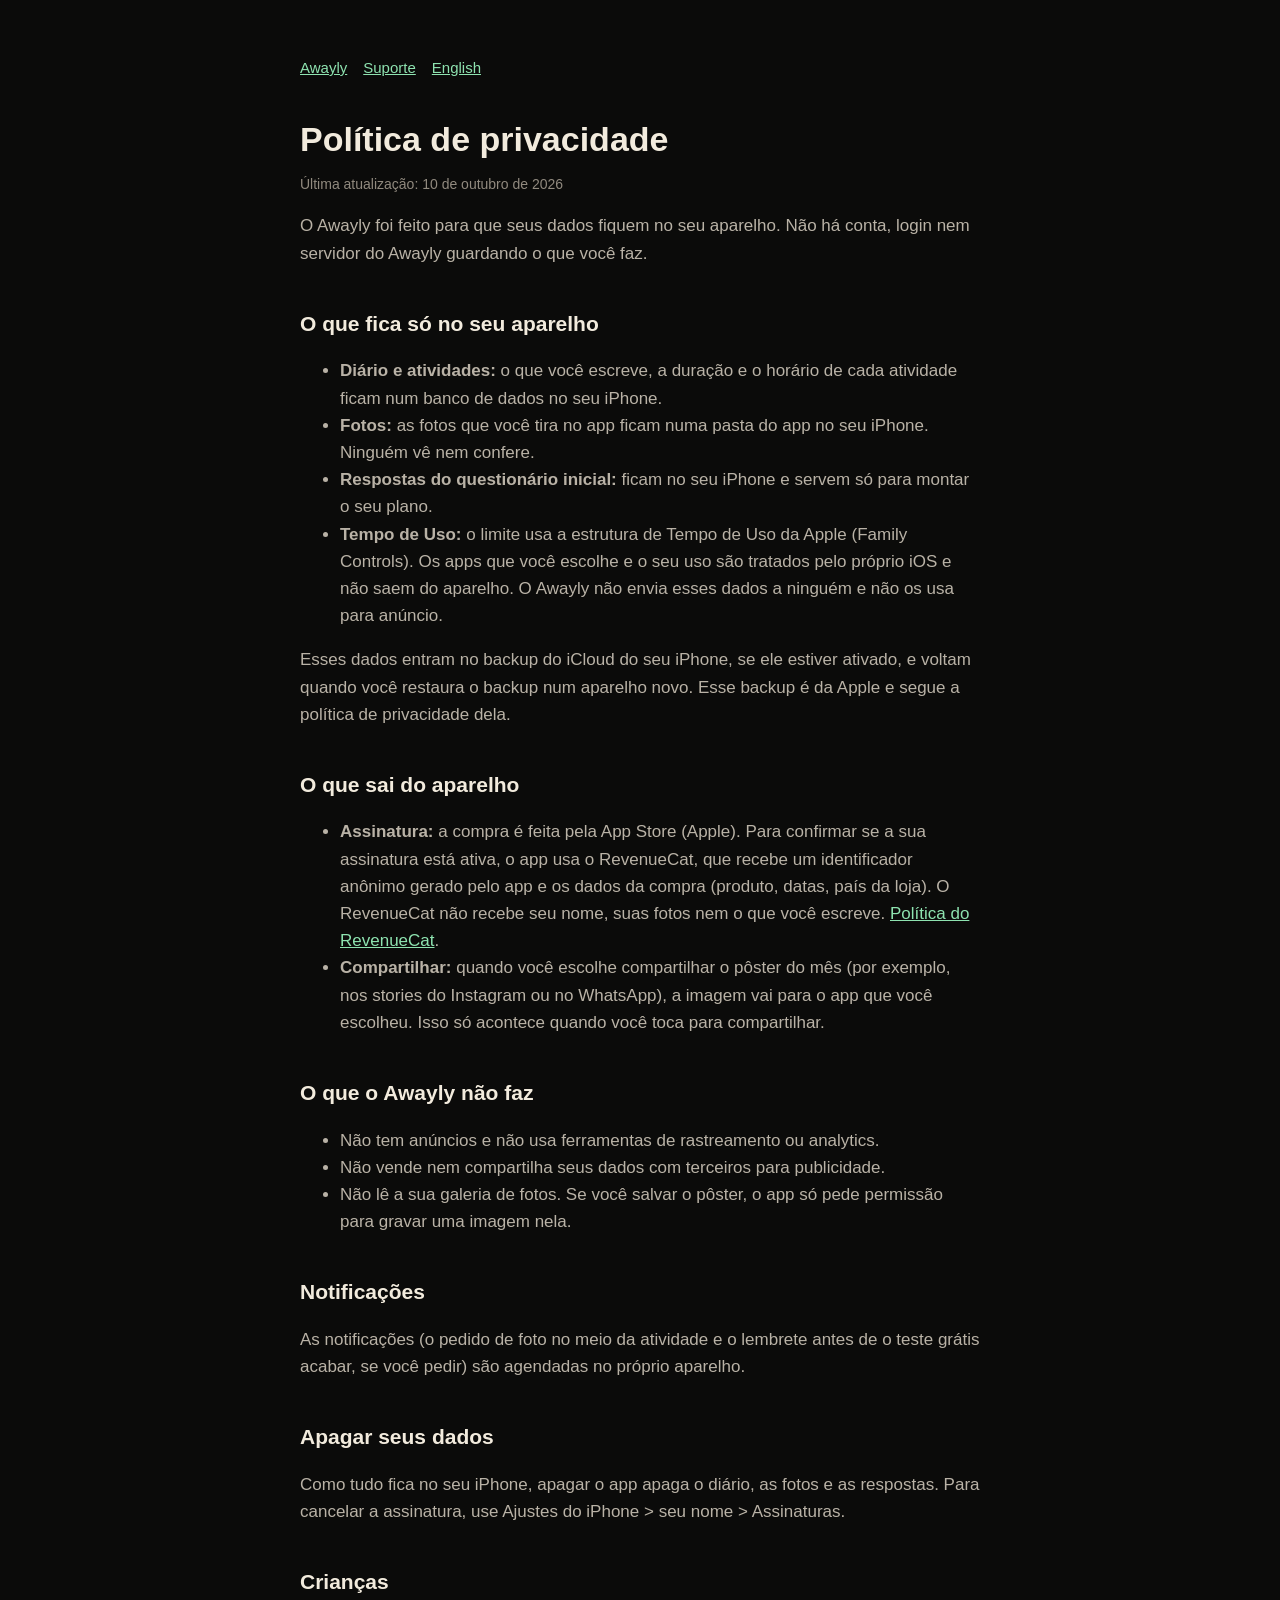
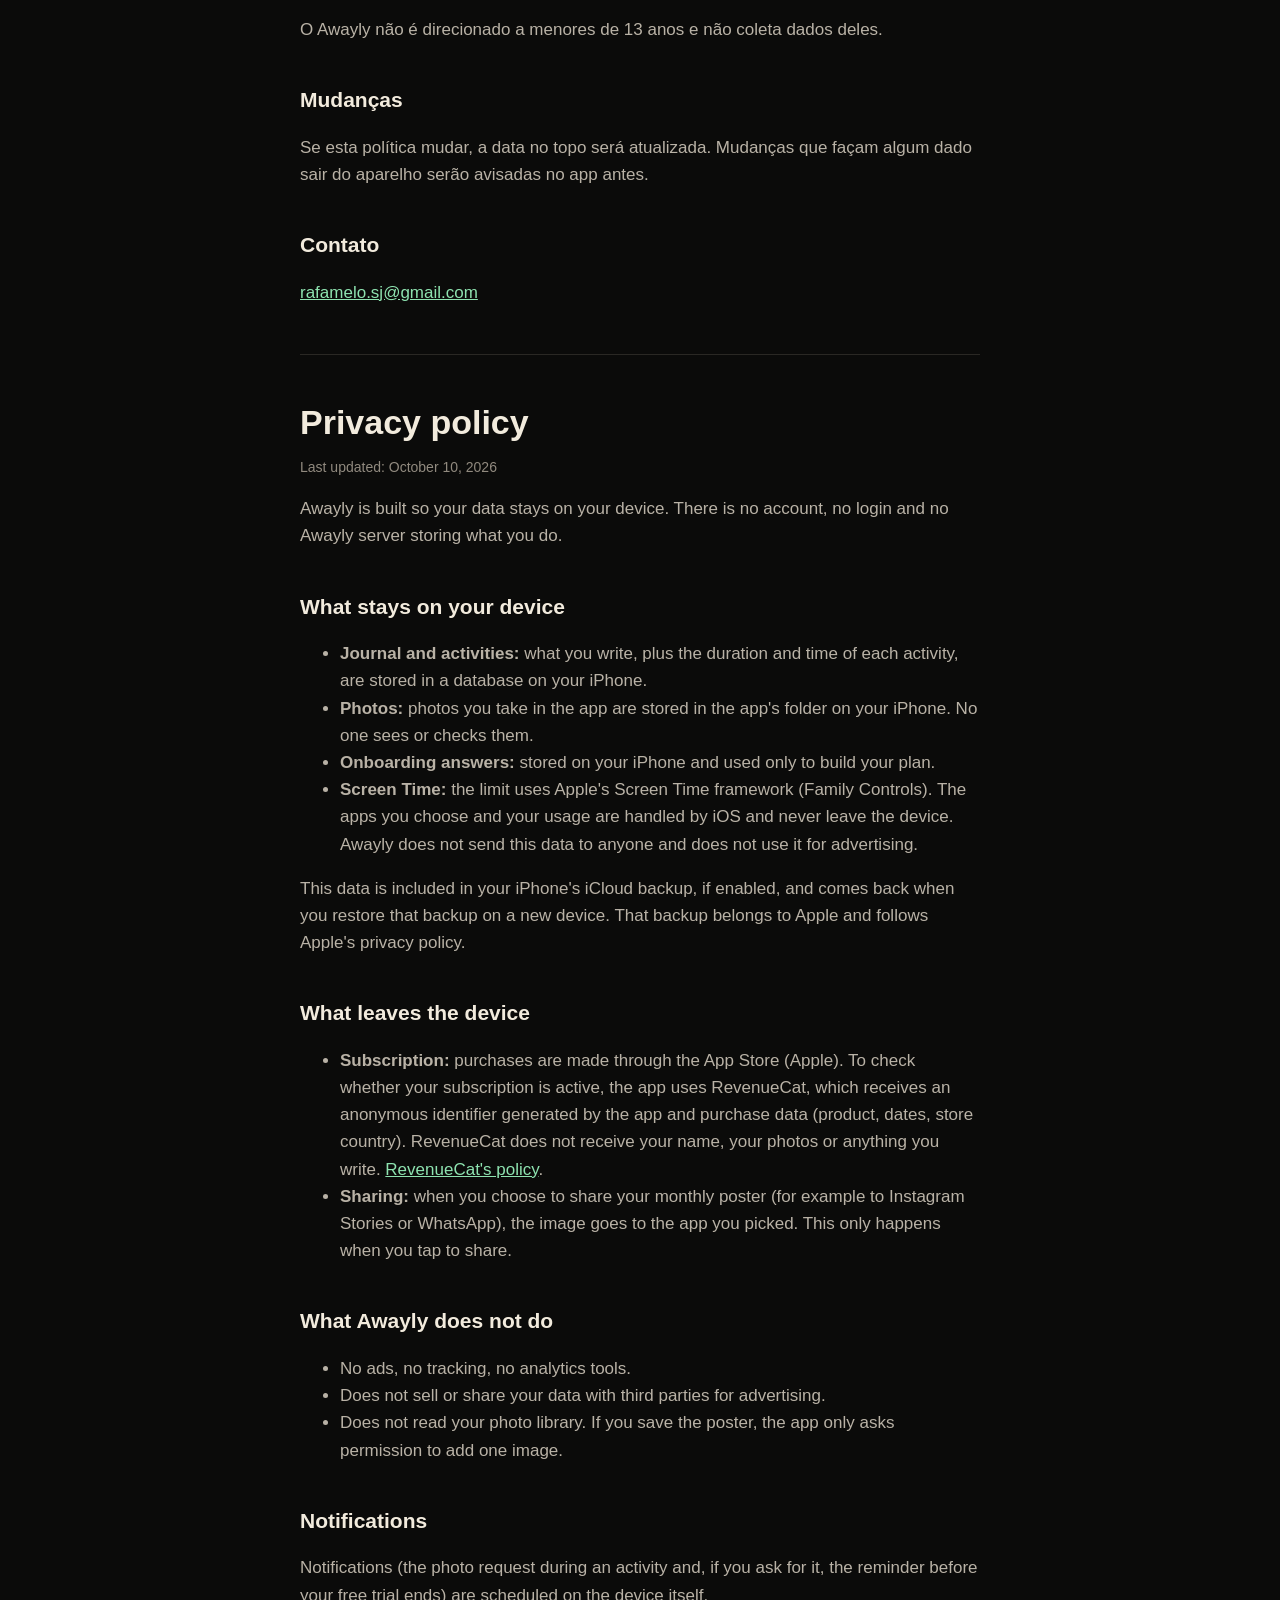
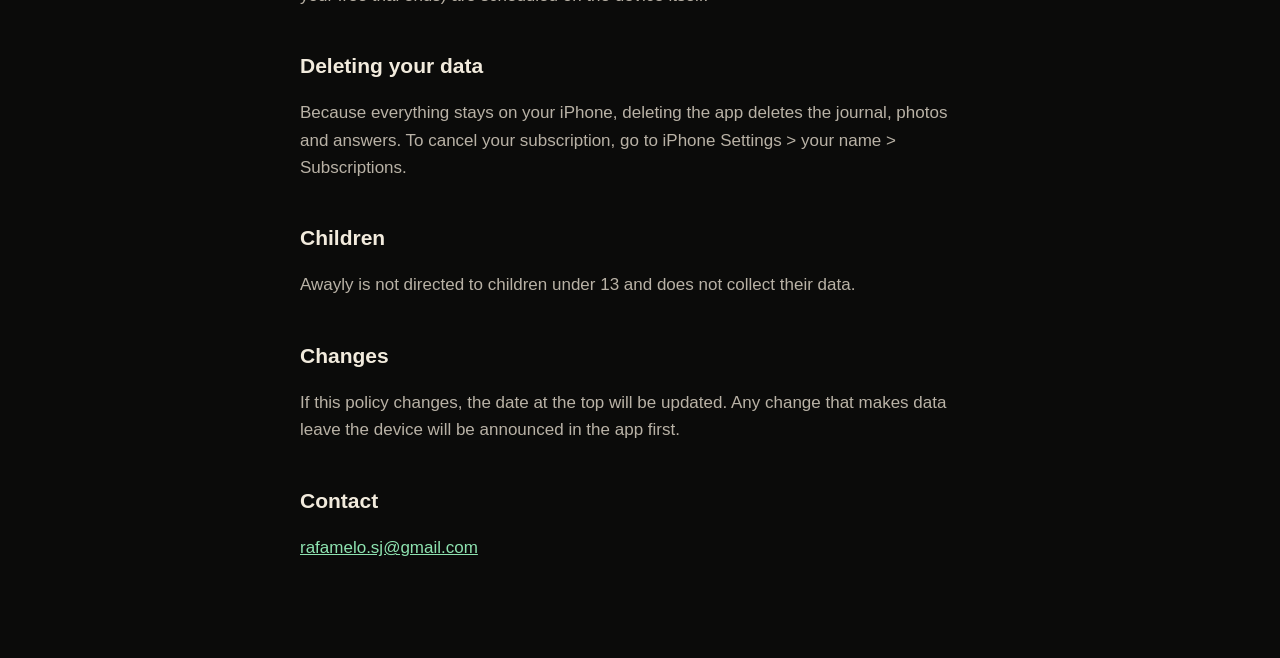
==== privacidade.html @ 75a596af "Páginas de privacidade e suporte do Awayly Co-Authored-By: Claude Opus 5.5 <noreply@anthropic.com> C" ====
<!doctype html><html lang="pt-BR"><head><meta charset="utf-8"><meta name="viewport" content="width=device-width,initial-scale=1"><title>Privacidade · Awayly</title><link rel="stylesheet" href="estilo.css"></head>
<body><main>
<nav><a href="index.html">Awayly</a><a href="suporte.html">Suporte</a><a href="#en">English</a></nav>
<h1>Política de privacidade</h1>
<p class="data">Última atualização: 10 de outubro de 2026</p>

<p>O Awayly foi feito para que seus dados fiquem no seu aparelho. Não há conta, login nem servidor do Awayly guardando o que você faz.</p>

<h2>O que fica só no seu aparelho</h2>
<ul>
<li><strong>Diário e atividades:</strong> o que você escreve, a duração e o horário de cada atividade ficam num banco de dados no seu iPhone.</li>
<li><strong>Fotos:</strong> as fotos que você tira no app ficam numa pasta do app no seu iPhone. Ninguém vê nem confere.</li>
<li><strong>Respostas do questionário inicial:</strong> ficam no seu iPhone e servem só para montar o seu plano.</li>
<li><strong>Tempo de Uso:</strong> o limite usa a estrutura de Tempo de Uso da Apple (Family Controls). Os apps que você escolhe e o seu uso são tratados pelo próprio iOS e não saem do aparelho. O Awayly não envia esses dados a ninguém e não os usa para anúncio.</li>
</ul>
<p>Esses dados entram no backup do iCloud do seu iPhone, se ele estiver ativado, e voltam quando você restaura o backup num aparelho novo. Esse backup é da Apple e segue a política de privacidade dela.</p>

<h2>O que sai do aparelho</h2>
<ul>
<li><strong>Assinatura:</strong> a compra é feita pela App Store (Apple). Para confirmar se a sua assinatura está ativa, o app usa o RevenueCat, que recebe um identificador anônimo gerado pelo app e os dados da compra (produto, datas, país da loja). O RevenueCat não recebe seu nome, suas fotos nem o que você escreve. <a href="https://www.revenuecat.com/privacy">Política do RevenueCat</a>.</li>
<li><strong>Compartilhar:</strong> quando você escolhe compartilhar o pôster do mês (por exemplo, nos stories do Instagram ou no WhatsApp), a imagem vai para o app que você escolheu. Isso só acontece quando você toca para compartilhar.</li>
</ul>

<h2>O que o Awayly não faz</h2>
<ul>
<li>Não tem anúncios e não usa ferramentas de rastreamento ou analytics.</li>
<li>Não vende nem compartilha seus dados com terceiros para publicidade.</li>
<li>Não lê a sua galeria de fotos. Se você salvar o pôster, o app só pede permissão para gravar uma imagem nela.</li>
</ul>

<h2>Notificações</h2>
<p>As notificações (o pedido de foto no meio da atividade e o lembrete antes de o teste grátis acabar, se você pedir) são agendadas no próprio aparelho.</p>

<h2>Apagar seus dados</h2>
<p>Como tudo fica no seu iPhone, apagar o app apaga o diário, as fotos e as respostas. Para cancelar a assinatura, use Ajustes do iPhone &gt; seu nome &gt; Assinaturas.</p>

<h2>Crianças</h2>
<p>O Awayly não é direcionado a menores de 13 anos e não coleta dados deles.</p>

<h2>Mudanças</h2>
<p>Se esta política mudar, a data no topo será atualizada. Mudanças que façam algum dado sair do aparelho serão avisadas no app antes.</p>

<h2>Contato</h2>
<p><a href="mailto:rafamelo.sj@gmail.com">rafamelo.sj@gmail.com</a></p>

<hr id="en">

<h1>Privacy policy</h1>
<p class="data">Last updated: October 10, 2026</p>
<p>Awayly is built so your data stays on your device. There is no account, no login and no Awayly server storing what you do.</p>
<h2>What stays on your device</h2>
<ul>
<li><strong>Journal and activities:</strong> what you write, plus the duration and time of each activity, are stored in a database on your iPhone.</li>
<li><strong>Photos:</strong> photos you take in the app are stored in the app's folder on your iPhone. No one sees or checks them.</li>
<li><strong>Onboarding answers:</strong> stored on your iPhone and used only to build your plan.</li>
<li><strong>Screen Time:</strong> the limit uses Apple's Screen Time framework (Family Controls). The apps you choose and your usage are handled by iOS and never leave the device. Awayly does not send this data to anyone and does not use it for advertising.</li>
</ul>
<p>This data is included in your iPhone's iCloud backup, if enabled, and comes back when you restore that backup on a new device. That backup belongs to Apple and follows Apple's privacy policy.</p>
<h2>What leaves the device</h2>
<ul>
<li><strong>Subscription:</strong> purchases are made through the App Store (Apple). To check whether your subscription is active, the app uses RevenueCat, which receives an anonymous identifier generated by the app and purchase data (product, dates, store country). RevenueCat does not receive your name, your photos or anything you write. <a href="https://www.revenuecat.com/privacy">RevenueCat's policy</a>.</li>
<li><strong>Sharing:</strong> when you choose to share your monthly poster (for example to Instagram Stories or WhatsApp), the image goes to the app you picked. This only happens when you tap to share.</li>
</ul>
<h2>What Awayly does not do</h2>
<ul>
<li>No ads, no tracking, no analytics tools.</li>
<li>Does not sell or share your data with third parties for advertising.</li>
<li>Does not read your photo library. If you save the poster, the app only asks permission to add one image.</li>
</ul>
<h2>Notifications</h2>
<p>Notifications (the photo request during an activity and, if you ask for it, the reminder before your free trial ends) are scheduled on the device itself.</p>
<h2>Deleting your data</h2>
<p>Because everything stays on your iPhone, deleting the app deletes the journal, photos and answers. To cancel your subscription, go to iPhone Settings &gt; your name &gt; Subscriptions.</p>
<h2>Children</h2>
<p>Awayly is not directed to children under 13 and does not collect their data.</p>
<h2>Changes</h2>
<p>If this policy changes, the date at the top will be updated. Any change that makes data leave the device will be announced in the app first.</p>
<h2>Contact</h2>
<p><a href="mailto:rafamelo.sj@gmail.com">rafamelo.sj@gmail.com</a></p>
</main></body></html>
---- estilo.css ----
:root{--fundo:#0B0B0A;--texto:#F2EBDD;--sec:#B9B2A6;--ter:#918A7F;--linha:#2A2824;--menta:#8EE3B0}
*{box-sizing:border-box}
body{margin:0;background:var(--fundo);color:var(--texto);font:17px/1.6 -apple-system,BlinkMacSystemFont,"Segoe UI",Helvetica,Arial,sans-serif}
main{max-width:720px;margin:0 auto;padding:56px 20px 80px}
h1{font-size:34px;line-height:1.15;margin:0 0 8px;font-weight:600}
h2{font-size:21px;margin:40px 0 8px;font-weight:600}
p,li{color:var(--sec)}
a{color:var(--menta)}
.data{color:var(--ter);font-size:14px}
hr{border:0;border-top:1px solid var(--linha);margin:48px 0}
nav{display:flex;gap:16px;font-size:15px;margin-bottom:40px}
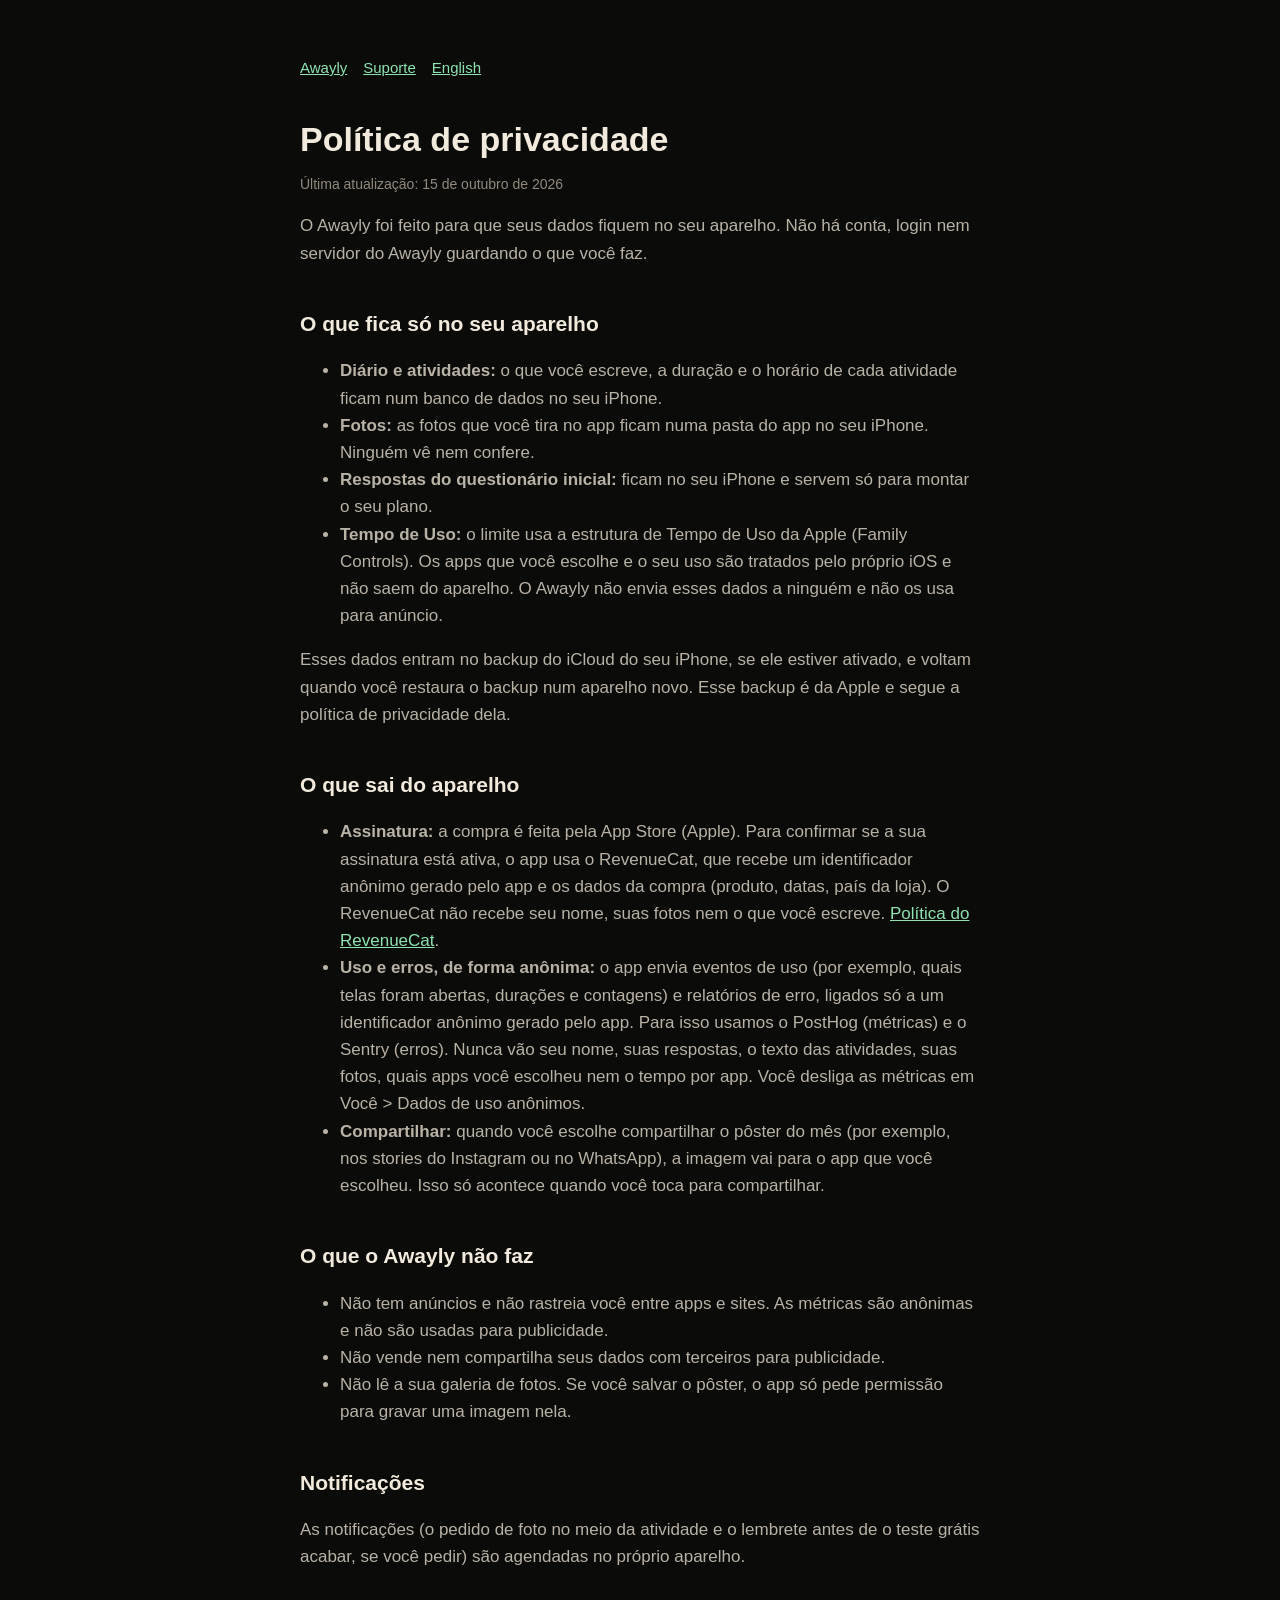
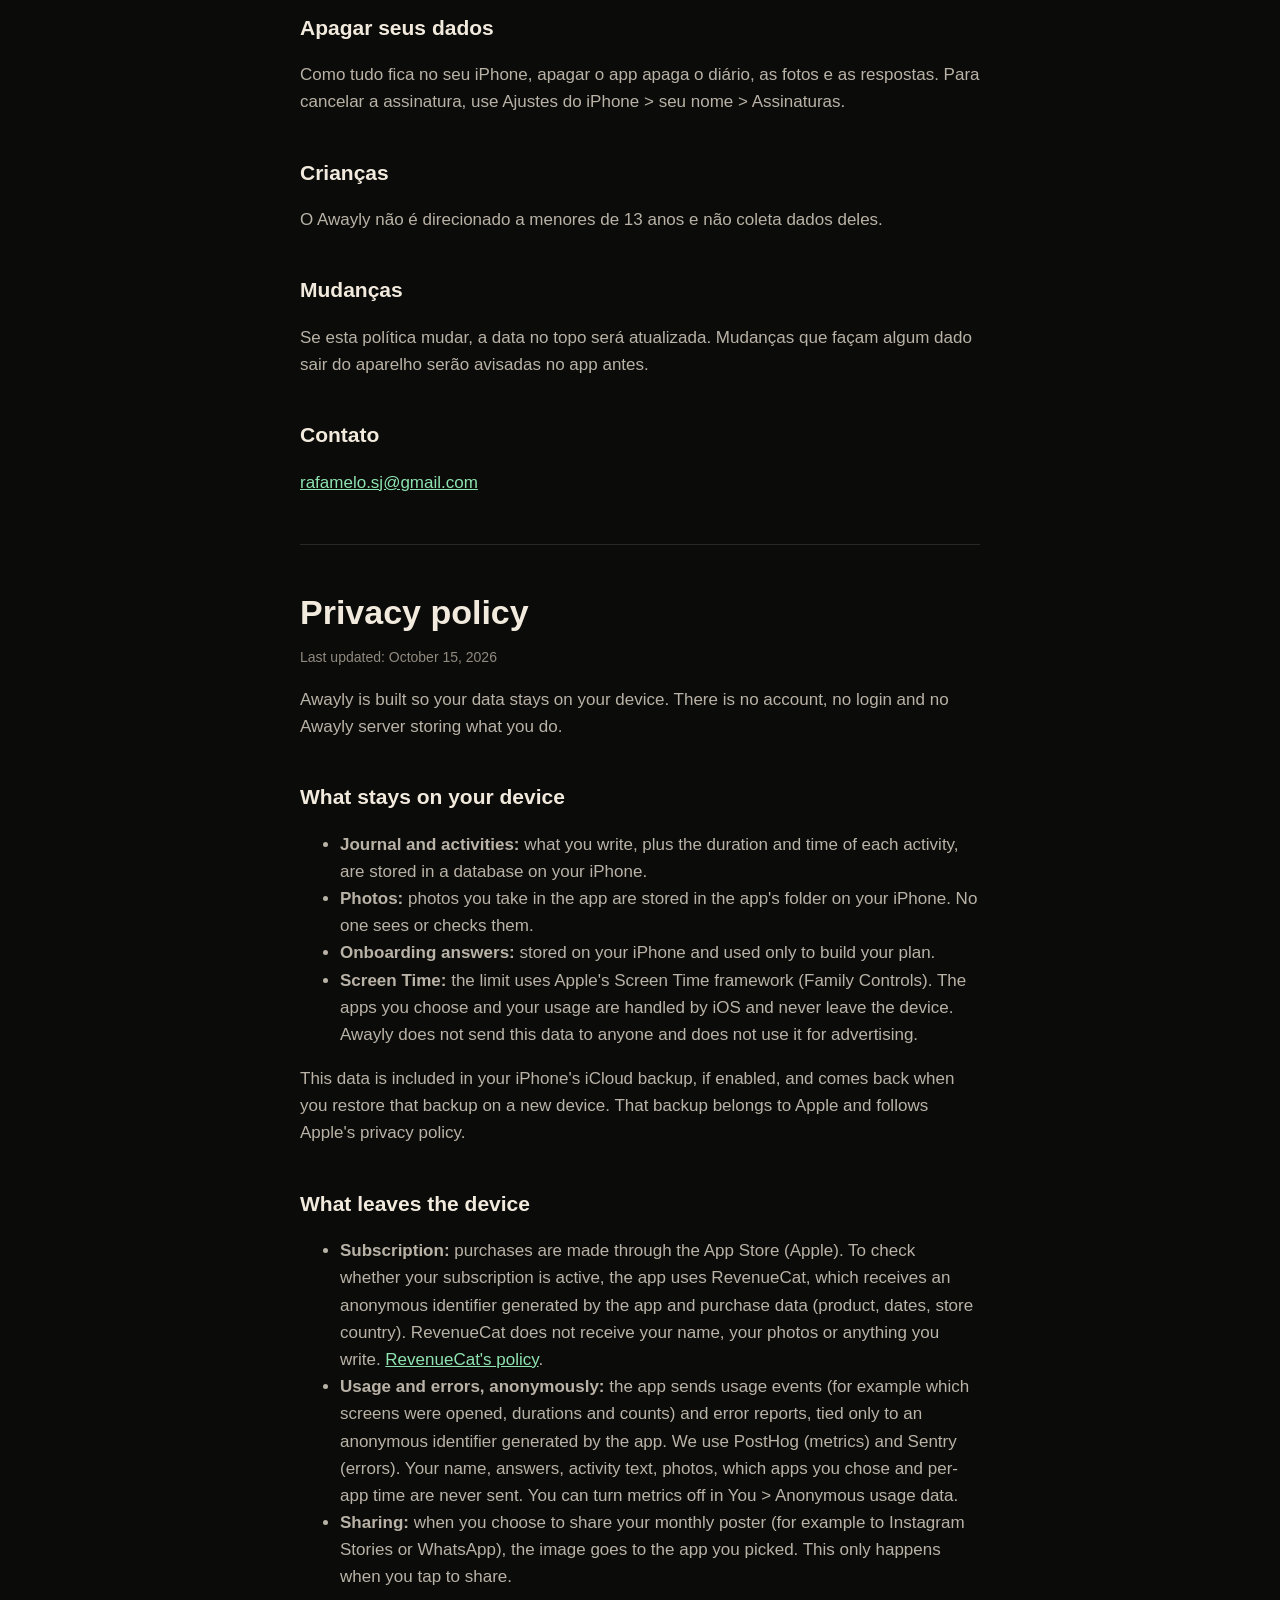
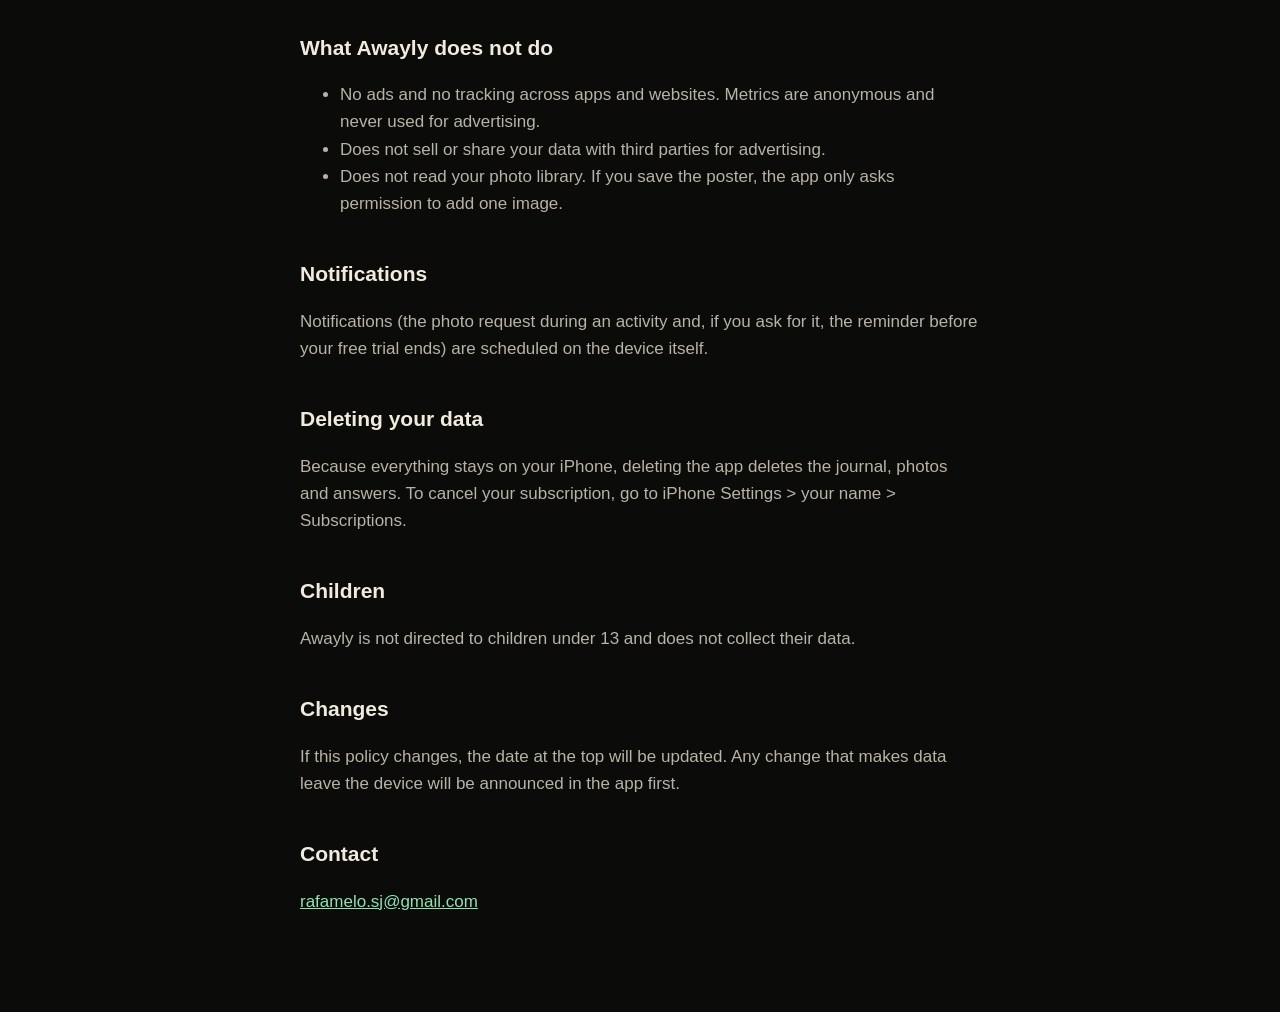
==== commit a592243e: "Política de privacidade: métricas e erros anônimos (pt e en) Co-Authored-By: Claude Sonnet 5.5 <nore" ====
--- a/privacidade.html
+++ b/privacidade.html
@@ -2,7 +2,7 @@
 <body><main>
 <nav><a href="index.html">Awayly</a><a href="suporte.html">Suporte</a><a href="#en">English</a></nav>
 <h1>Política de privacidade</h1>
-<p class="data">Última atualização: 10 de outubro de 2026</p>
+<p class="data">Última atualização: 15 de outubro de 2026</p>
 
 <p>O Awayly foi feito para que seus dados fiquem no seu aparelho. Não há conta, login nem servidor do Awayly guardando o que você faz.</p>
 
@@ -18,12 +18,13 @@
 <h2>O que sai do aparelho</h2>
 <ul>
 <li><strong>Assinatura:</strong> a compra é feita pela App Store (Apple). Para confirmar se a sua assinatura está ativa, o app usa o RevenueCat, que recebe um identificador anônimo gerado pelo app e os dados da compra (produto, datas, país da loja). O RevenueCat não recebe seu nome, suas fotos nem o que você escreve. <a href="https://www.revenuecat.com/privacy">Política do RevenueCat</a>.</li>
+<li><strong>Uso e erros, de forma anônima:</strong> o app envia eventos de uso (por exemplo, quais telas foram abertas, durações e contagens) e relatórios de erro, ligados só a um identificador anônimo gerado pelo app. Para isso usamos o PostHog (métricas) e o Sentry (erros). Nunca vão seu nome, suas respostas, o texto das atividades, suas fotos, quais apps você escolheu nem o tempo por app. Você desliga as métricas em Você &gt; Dados de uso anônimos.</li>
 <li><strong>Compartilhar:</strong> quando você escolhe compartilhar o pôster do mês (por exemplo, nos stories do Instagram ou no WhatsApp), a imagem vai para o app que você escolheu. Isso só acontece quando você toca para compartilhar.</li>
 </ul>
 
 <h2>O que o Awayly não faz</h2>
 <ul>
-<li>Não tem anúncios e não usa ferramentas de rastreamento ou analytics.</li>
+<li>Não tem anúncios e não rastreia você entre apps e sites. As métricas são anônimas e não são usadas para publicidade.</li>
 <li>Não vende nem compartilha seus dados com terceiros para publicidade.</li>
 <li>Não lê a sua galeria de fotos. Se você salvar o pôster, o app só pede permissão para gravar uma imagem nela.</li>
 </ul>
@@ -46,7 +47,7 @@
 <hr id="en">
 
 <h1>Privacy policy</h1>
-<p class="data">Last updated: October 10, 2026</p>
+<p class="data">Last updated: October 15, 2026</p>
 <p>Awayly is built so your data stays on your device. There is no account, no login and no Awayly server storing what you do.</p>
 <h2>What stays on your device</h2>
 <ul>
@@ -59,11 +60,12 @@
 <h2>What leaves the device</h2>
 <ul>
 <li><strong>Subscription:</strong> purchases are made through the App Store (Apple). To check whether your subscription is active, the app uses RevenueCat, which receives an anonymous identifier generated by the app and purchase data (product, dates, store country). RevenueCat does not receive your name, your photos or anything you write. <a href="https://www.revenuecat.com/privacy">RevenueCat's policy</a>.</li>
+<li><strong>Usage and errors, anonymously:</strong> the app sends usage events (for example which screens were opened, durations and counts) and error reports, tied only to an anonymous identifier generated by the app. We use PostHog (metrics) and Sentry (errors). Your name, answers, activity text, photos, which apps you chose and per-app time are never sent. You can turn metrics off in You &gt; Anonymous usage data.</li>
 <li><strong>Sharing:</strong> when you choose to share your monthly poster (for example to Instagram Stories or WhatsApp), the image goes to the app you picked. This only happens when you tap to share.</li>
 </ul>
 <h2>What Awayly does not do</h2>
 <ul>
-<li>No ads, no tracking, no analytics tools.</li>
+<li>No ads and no tracking across apps and websites. Metrics are anonymous and never used for advertising.</li>
 <li>Does not sell or share your data with third parties for advertising.</li>
 <li>Does not read your photo library. If you save the poster, the app only asks permission to add one image.</li>
 </ul>
